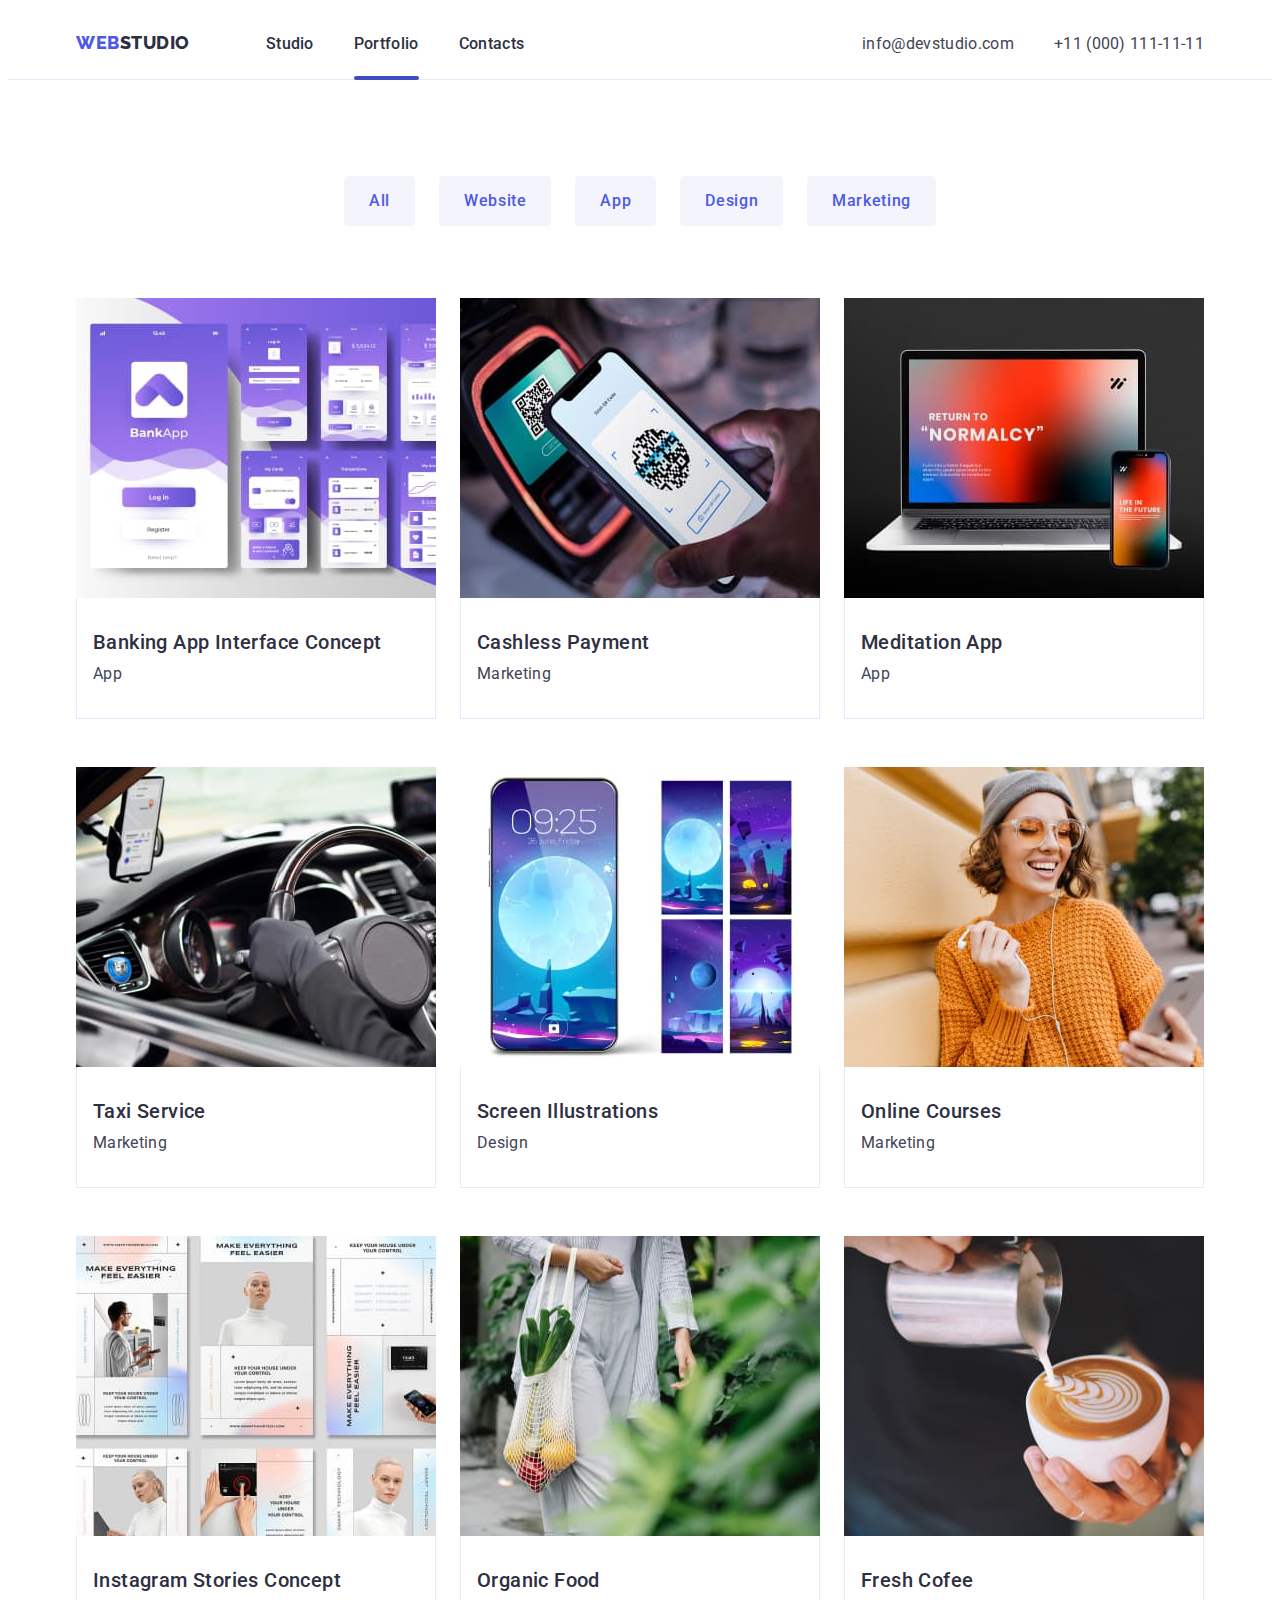
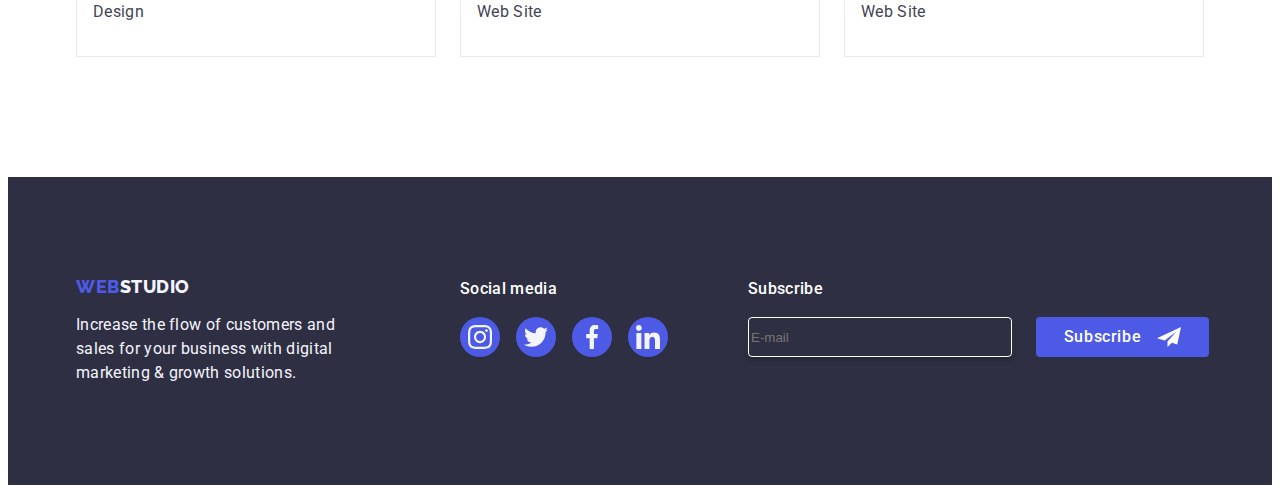
==== portfolio.html @ cc1133d9 "update 1.0" ====
<!DOCTYPE html>
<html lang="en">
  <head>
    <meta charset="UTF-8" />
    <meta name="viewport" content="width=device-width, initial-scale=1.0" />
    <link
      rel="stylesheet"
      href="https://cdnjs.cloudflare.com/ajax/libs/modern-normalize/2.0.0/modern-normalize.css"
      integrity="sha512-gA2Bvu0/hw4oj0Lp8ZHjK+o3S4BE5m8d/wNVy6ktKLhHKPpWLQwv9ixzuWirWOakoJqlBdePq2NhoCaUOQ5npQ=="
      crossorigin="anonymous"
      referrerpolicy="no-referrer"
    />
    <link
      rel="stylesheet"
      href="node_modules/modern-normalize/modern-normalize.css"
    />
    <link rel="stylesheet" href="./css/styles.css" />
    <link rel="preconnect" href="https://fonts.googleapis.com" />
    <link rel="preconnect" href="https://fonts.gstatic.com" crossorigin />
    <link
      href="https://fonts.googleapis.com/css2?family=Raleway:wght@800&family=Roboto:wght@400;500;700;900&display=swap"
      rel="stylesheet"
    />
    <title>Document</title>
  </head>
  <body>
    <header class="top-header">
      <div class="container header-container">
        <nav class="part-navlinks">
          <a class="logo" href="./index.html"
            >WEB<span class="logo-part">STUDIO</span></a
          >
          <ul class="nav-menu">
            <li class="navlinks-items-list">
              <a class="navlinks" href="./index.html">Studio</a>
            </li>
            <li class="navlinks-items-list">
              <a class="navlinks portfolio-class" href="./portfolio.html"
                >Portfolio</a
              >
            </li>
            <li class="navlinks-items-list">
              <a class="navlinks" href="#">Contacts</a>
            </li>
          </ul>
        </nav>
        <address class="part-contact-links">
          <ul class="contacts-list">
            <li>
              <a class="contacts" href="mailto:info@devstudio.com"
                >info@devstudio.com</a
              >
            </li>
            <li>
              <a class="contacts" href="tel:+11(000)111-11-11"
                >+11 (000) 111-11-11</a
              >
            </li>
          </ul>
        </address>
      </div>
    </header>
    <main>
      <section class="card-section">
        <div class="container">
          <h1 class="visually-hidden">Portfolio</h1>
          <ul class="button-list">
            <li>
              <button type="button" class="filtr">All</button>
            </li>
            <li>
              <button type="button" class="filtr">Website</button>
            </li>
            <li>
              <button type="button" class="filtr">App</button>
            </li>
            <li>
              <button type="button" class="filtr">Design</button>
            </li>
            <li>
              <button type="button" class="filtr">Marketing</button>
            </li>
          </ul>
          <ul class="main-links-list">
            <li class="main-links-item">
              <a class="main-links" href="#">
                <div class="slider">
                  <img
                    src="./images/banking_app.jpg"
                    alt="Banking Application"
                    width="360"
                    height="300"
                  />
                  <div class="overlay">
                    <p class="layout">
                      14 Stylish and User-Friendly App Design Concepts · Task
                      Manager App · Calorie Tracker App · Exotic Fruit Ecommerce
                      App · Cloud Storage App
                    </p>
                  </div>
                </div>
                <div class="description-down">
                  <h3 class="third-heading">Banking App Interface Concept</h3>
                  <p class="paragrafs">App</p>
                </div>
              </a>
            </li>
            <li class="main-links-item">
              <a class="main-links" href="#">
                <div class="slider">
                  <img
                    src="./images/cashless_payment.jpg"
                    alt="Cashless Payment"
                    width="360"
                    height="300"
                  />
                  <div class="overlay">
                    <p class="layout">
                      14 Stylish and User-Friendly App Design Concepts · Task
                      Manager App · Calorie Tracker App · Exotic Fruit Ecommerce
                      App · Cloud Storage App
                    </p>
                  </div>
                </div>
                <div class="description-down">
                  <h3 class="third-heading">Cashless Payment</h3>
                  <p class="paragrafs">Marketing</p>
                </div>
              </a>
            </li>
            <li class="main-links-item">
              <a class="main-links" href="#">
                <div class="slider">
                  <img
                    src="./images/meditation_app.jpg"
                    alt="Application for Meditation"
                    width="360"
                    height="300"
                  />
                  <div class="overlay">
                    <p class="layout">
                      14 Stylish and User-Friendly App Design Concepts · Task
                      Manager App · Calorie Tracker App · Exotic Fruit Ecommerce
                      App · Cloud Storage App
                    </p>
                  </div>
                </div>
                <div class="description-down">
                  <h3 class="third-heading">Meditation App</h3>
                  <p class="paragrafs">App</p>
                </div></a
              >
            </li>
            <li class="main-links-item">
              <a class="main-links" href="#">
                <div class="slider">
                  <img
                    src="./images/taxi_service.jpg"
                    alt="Taxi Service"
                    width="360"
                    height="300"
                  />
                  <div class="overlay">
                    <p class="layout">
                      14 Stylish and User-Friendly App Design Concepts · Task
                      Manager App · Calorie Tracker App · Exotic Fruit Ecommerce
                      App · Cloud Storage App
                    </p>
                  </div>
                </div>
                <div class="description-down">
                  <h3 class="third-heading">Taxi Service</h3>
                  <p class="paragrafs">Marketing</p>
                </div></a
              >
            </li>
            <li class="main-links-item">
              <a class="main-links" href="#">
                <div class="slider">
                  <img
                    src="./images/screen_illustrations.jpg"
                    alt="Screen
                  Illustrations"
                    width="360"
                    height="300"
                  />
                  <div class="overlay">
                    <p class="layout">
                      14 Stylish and User-Friendly App Design Concepts · Task
                      Manager App · Calorie Tracker App · Exotic Fruit Ecommerce
                      App · Cloud Storage App
                    </p>
                  </div>
                </div>
                <div class="description-down">
                  <h3 class="third-heading">Screen Illustrations</h3>
                  <p class="paragrafs">Design</p>
                </div></a
              >
            </li>
            <li class="main-links-item">
              <a class="main-links" href="#"
                ><div class="slider">
                  <img
                    src="./images/online_courses.jpg"
                    alt="Online Courses"
                    width="360"
                    height="300"
                  />
                  <div class="overlay">
                    <p class="layout">
                      14 Stylish and User-Friendly App Design Concepts · Task
                      Manager App · Calorie Tracker App · Exotic Fruit Ecommerce
                      App · Cloud Storage App
                    </p>
                  </div>
                </div>
                <div class="description-down">
                  <h3 class="third-heading">Online Courses</h3>
                  <p class="paragrafs">Marketing</p>
                </div></a
              >
            </li>
            <li class="main-links-item">
              <a class="main-links" href="#">
                <div class="slider">
                  <img
                    src="./images/instagram_stories.jpg"
                    alt="Instagram
                  Stories"
                    width="360"
                    height="300"
                  />
                  <div class="overlay">
                    <p class="layout">
                      14 Stylish and User-Friendly App Design Concepts · Task
                      Manager App · Calorie Tracker App · Exotic Fruit Ecommerce
                      App · Cloud Storage App
                    </p>
                  </div>
                </div>
                <div class="description-down">
                  <h3 class="third-heading">Instagram Stories Concept</h3>
                  <p class="paragrafs">Design</p>
                </div></a
              >
            </li>
            <li class="main-links-item">
              <a class="main-links" href="#">
                <div class="slider">
                  <img
                    src="./images/organic_food.jpg"
                    alt="Organic Food"
                    width="360"
                    height="300"
                  />
                  <div class="overlay">
                    <p class="layout">
                      14 Stylish and User-Friendly App Design Concepts · Task
                      Manager App · Calorie Tracker App · Exotic Fruit Ecommerce
                      App · Cloud Storage App
                    </p>
                  </div>
                </div>
                <div class="description-down">
                  <h3 class="third-heading">Organic Food</h3>
                  <p class="paragrafs">Web Site</p>
                </div></a
              >
            </li>
            <li class="main-links-item">
              <a class="main-links" href="#">
                <div class="slider">
                  <img
                    src="./images/fresh_cofee.jpg"
                    alt="Morning Fresh Cofee"
                    width="360"
                    height="300"
                  />
                  <div class="overlay">
                    <p class="layout">
                      14 Stylish and User-Friendly App Design Concepts · Task
                      Manager App · Calorie Tracker App · Exotic Fruit Ecommerce
                      App · Cloud Storage App
                    </p>
                  </div>
                </div>
                <div class="description-down">
                  <h3 class="third-heading">Fresh Cofee</h3>
                  <p class="paragrafs">Web Site</p>
                </div></a
              >
            </li>
          </ul>
        </div>
      </section>
    </main>
    <footer class="down">
      <div class="container footer-container">
        <div>
          <a class="logo down-logo" href="./index.html"
            >WEB<span class="logo-down">STUDIO</span></a
          >
          <p class="credo">
            Increase the flow of customers and sales for your business with
            digital marketing & growth solutions.
          </p>
        </div>
        <div class="footer-div">
          <p class="social">Social media</p>
          <div class="footer-icon">
            <a href="#" class="sm-links">
              <svg class="team-description" width="24" height="24">
                <use href="./images/icons.svg#icon-Instagram"></use></svg
            ></a>
            <a href="#" class="sm-links">
              <svg class="team-description" width="24" height="24">
                <use href="./images/icons.svg#icon-Twitter"></use></svg
            ></a>
            <a href="#" class="sm-links">
              <svg class="team-description" width="24" height="24">
                <use href="./images/icons.svg#icon-Facebook"></use></svg
            ></a>
            <a href="#" class="sm-links">
              <svg class="team-description" width="24" height="24">
                <use href="./images/icons.svg#icon-Linkedin"></use></svg
            ></a>
          </div>
        </div>
        <form class="newsletter">
          <label for="user-email">Subscribe</label>
          <input
            type="email"
            class="footer-input"
            id="user-email"
            name="email"
            placeholder="E-mail"
          />
          <button class="subscribe-button" type="submit">
            <span>Subscribe</span>
            <svg class="input-svg" width="24px" height="24px">
              <use href="./images/icons.svg#icon-tframe"></use>
            </svg>
          </button>
        </form>
      </div>
    </footer>
    <script src="./js/modal.js"></script>
  </body>
</html>
---- css/styles.css ----
* {
  box-sizing: border-box;
}

:root {
  --iris: #4d5ae5;
  --cloud: #f4f4fd;
  --cornflover: #e7e9fc;
  --ocean: #404bbf;
  --slate: #434455;
  --navyblue: #2e2f42;
  --white: #fff;
  --lightslate: #8e8f99;
  --green: #31d0aa;
  --navyblue-modal: #2e2f4266;
  --dairy: #fcfcfc;
  --black: #000;
  --navybluemodal: rgba(46, 47, 66, 0.4);

  --tr-duration: 250ms;
  --tr-timing-function: cubic-bezier(0.4, 0, 0.2, 1);
  --tr: var(--tr-duration, var(--tr-timing-function));
}
body {
  font-family: Roboto, sans-serif;
  color: var(--navyblue, #2e2f42);
  font-weight: 400;
}
h1,
h2,
h3,
h4,
h5,
h6,
p {
  margin: 0;
}
.container {
  width: 1158px;
  margin: 0 auto;
  padding: 0 15px;
}
.section {
  padding-top: 120px;
  padding-bottom: 120px;
}
.card-section {
  padding: 96px 0px 120px 0px;
}
.credo {
  color: var(--cloud, #f4f4fd);
  font-size: 16px;
  line-height: 1.5;
  letter-spacing: 0.32px;
  background-color: var(--navyblue, #2e2f42);
  max-width: 264px;
}
.filtr {
  font-weight: 500;
  font-size: 16px;
  letter-spacing: 0.64px;
  line-height: 1.5;
  font-style: normal;
  color: var(--iris, #4d5ae5);
  text-align: center;
  background-color: var(--cloud, #f4f4fd);
  border-radius: 4px;
  border: 1px solid transparent;
  text-align: center;
  font-family: inherit;
  border-radius: 4px;
  padding: 12px 24px;
}
.filtr-list {
  margin-bottom: 72px;
}
.filtr-list:first-child {
  margin-left: 0px;
}
.filtr-list:last-child {
  margin-right: 0px;
}
.filtr:hover,
.filtr:focus {
  font-weight: 500;
  font-size: 16px;
  letter-spacing: 0.64px;
  line-height: 1.5;
  font-style: normal;
  color: var(--white, #fff);
  text-align: center;
  background-color: var(--ocean, #404bbf);
  border-radius: 4px;
  border: 1px solid transparent;
  text-align: center;
  box-shadow: 0px 4px 4px 0px rgba(0, 0, 0, 0.15);
  transition: var(--tr);
}
.contacts {
  font-size: 16px;
  font-style: normal;
  line-height: 1.5;
  letter-spacing: 0.32px;
  color: var(--slate, #434455);
  text-decoration: none;
  justify-content: space-between;
}
.contacts:hover,
.contacts:focus {
  color: var(--ocean, #404bbf);
  transition: var(--tr);
}
.logo {
  font-family: Raleway, sans-serif;
  font-weight: 800;
  text-decoration: none;
  font-style: normal;
  line-height: 1.116;
  letter-spacing: 0.54px;
  text-transform: uppercase;
  font-size: 18px;
  color: var(--iris, #4d5ae5);
  margin-left: 0px;
}
.logo:hover,
.logo:focus {
  color: var(--iris, #4d5ae5);
  transition: var(--tr);
}
.navlinks {
  font-size: 16px;
  font-style: normal;
  font-weight: 500;
  line-height: 1.5;
  letter-spacing: 0.32px;
  text-decoration: none;
  color: var(--navyblue, #2e2f42);
  padding-top: 24px;
  padding-bottom: 24px;
}
.navlinks:hover,
.navlinks:focus {
  color: var(--iris, #4d5ae5);
  transition: var(--tr);
}
.main-links {
  text-decoration: none;
}
.description,
.job-position,
.section1 {
  font-size: 16px;
  line-height: 1.5;
  letter-spacing: 0.32px;
  color: var(--slate, #434455);
}
.nav-menu {
  display: flex;
  gap: 40px;
  list-style-type: none;
}
.job-position {
  margin-top: 0px;
  margin-bottom: 0px;
  text-align: center;
}
.description {
  margin-top: 0px;
  margin-bottom: 0px;
}
.order {
  background-color: var(--iris, #4d5ae5);
  color: var(--white, #fff);
  font-family: Roboto;
  font-size: 16px;
  font-style: normal;
  font-weight: 500;
  line-height: 1.5;
  display: block;
  margin: 0 auto;
  text-align: center;
  letter-spacing: 0.64px;
  padding: 16px 32px;
  border: none;
  border-radius: 4px;
  box-shadow: 0px 4px 4px 0px rgba(0, 0, 0, 0.15);
  min-width: 169px;
  height: 56px;
}
.order:hover {
  background-color: var(--ocean, #404bbf);
  transition: var(--tr);
}
.third-heading {
  font-size: 20px;
  font-style: normal;
  font-weight: 500;
  line-height: 1.2;
  letter-spacing: 0.4px;
  /*hejka, w Figmie mamy headery nych kart wpisane jako Header 3 czy musimy to zmienić?*/
  color: var(--navyblue, #2e2f42);
  margin-bottom: 8px;
  padding-top: 0px;
  padding-bottom: 0px;
  margin-top: 0px;
}
.down-description > .third-heading {
  text-align: center;
}
.other-section {
  padding: 120px 0;
}
.second-heading {
  font-size: 36px;
  font-style: normal;
  font-weight: 700;
  line-height: 1.11;
  letter-spacing: 0.72px;
  text-align: center;
  text-transform: capitalize;
  margin-bottom: 72px;
}
.first-heading {
  color: var(--white, #fff);
  font-size: 56px;
  font-style: normal;
  font-weight: 700;
  line-height: 1.07;
  letter-spacing: 0.02em;
  max-width: 496px;
  text-align: center;
  margin: 0 auto;
  margin-bottom: 40px;
}
button {
  cursor: pointer;
}
.logo-part {
  color: var(--navyblue, #2e2f42);
}
.logo-down {
  color: var(--cloud, #f4f4fd);
}
.logo-part:hover,
.logo-part:focus,
.logo-down:hover,
.logo-down:focus {
  color: var(--iris, #4d5ae5);
  transition: var(--tr);
}
.first-section {
  background-color: var(--navyblue, #2e2f42);
  background-image: linear-gradient(#2e2f42b2 70%, #2e2f42b2),
    url('../images/dewelopers_workspace.jpg');
  max-width: 1440px;
  margin: auto;
  position: relative;
}
.second-section {
  background-color: var(--white, #fff);
  padding-top: 0;
}
.our-team {
  background-color: var(--cloud, #f4f4fd);
}
.down {
  background-color: var(--navyblue, #2e2f42);
  padding: 100px 0;
}
.paragrafs {
  color: var(--slate, #434455);
  font-family: inherit;
  font-size: 16px;
  font-style: normal;
  font-weight: inherit;
  line-height: 1.5;
  letter-spacing: 0.32px;
}
.top-header {
  height: 72px;
  border-bottom: 1px solid var(--cornflower, #e7e9fc);
  display: flex;
}
.top-header > .container {
  display: flex;
  align-items: center;
}
a {
  text-decoration: none;
}

ul {
  list-style: none;
  margin: 0;
  padding-left: 0;
  padding-inline-start: 0px;
}
.part-navlinks {
  display: flex;
  align-items: center;
  margin-left: 0;
  margin-right: auto;
}
.part-contact-links {
  display: flex;
  align-items: center;
}
.part-navlinks > .logo {
  margin-left: 0px;
  margin-right: 76px;
}
.navlinks-items-list {
  padding: 24px 0;
}
.navlinks-items-list:last-child {
  margin-right: 0px;
}

.contacts-list {
  display: flex;
  gap: 40px;
}

/*.button-container {
  display: flex;
  flex-wrap: wrap;
  flex-direction: column;
  align-items: center;
  justify-content: center;
  gap: 10px;
}*/

.description-item {
  max-width: 264px;
}
.block-description {
  flex-wrap: nowrap;
  display: flex;
  gap: 24px;
}
.description-item:first-child {
  flex-basis: calc((100%-72px) / 4);
}
.description-item:last-child {
  margin-right: 0px;
}
.images-section {
  display: flex;
  flex-wrap: nowrap;
  gap: 24px;
}

.images-section-item:last-child {
  margin-right: 0px;
}
.job-images-section {
  display: flex;
  flex-wrap: nowrap;
  gap: 24px;
}
.our-team > .second-heading {
  display: flex;
  justify-content: center;
}
.images-section2 {
  display: flex;
  flex-wrap: nowrap;
  row-gap: 24px;
  align-items: center;
  flex-direction: row;
}
.images-section-item2 {
  border-radius: 0px 0px 4px 4px;
  background: var(--white, #fff);
  box-shadow: 0px 2px 1px 0px rgba(46, 47, 66, 0.08),
    0px 1px 1px 0px rgba(46, 47, 66, 0.16),
    0px 1px 6px 0px rgba(46, 47, 66, 0.08);
}
.images-section-item2:first-child {
  margin-left: 0px;
}
.images-section-item2:last-child {
  margin-right: 0px;
}
.footer-container {
  display: flex;
  flex-direction: row;
  justify-content: flex-start;
}
.footer-container > .logo {
  gap: 17.5px;
}
.footer-container > .credo {
  max-width: 264px;
}
.visually-hidden:not(:focus):not(:active) {
  clip: rect(0 0 0 0);
  clip-path: inset(100%);
  height: 1px;
  overflow: hidden;
  position: absolute;
  white-space: nowrap;
  width: 1px;
}
/*ten visually-hidden nam polecał trener kijhank*/
/*.visually-hidden {
  position: absolute;
  width: 1px;
  height: 1px;
  margin: -1px;
  border: 0;
  padding: 0;
  podany panem visually hidden nie działa
}*/
.button-list {
  display: flex;
  align-items: center;
  justify-content: center;
  margin-bottom: 72px;
  gap: 24px;
}
.main-links-list {
  display: flex;
  flex-wrap: wrap;
  column-gap: 24px;
  row-gap: 48px;
}
.main-links-item:hover,
.main-links-item:focus {
  box-shadow: 0px 2px 1px 0px rgba(46, 47, 66, 0.08),
    0px 1px 1px 0px rgba(46, 47, 66, 0.16),
    0px 1px 6px 0px rgba(46, 47, 66, 0.08);
  transition: var(--tr);
}
.main-links-item:nth-child(1n + 3) {
  margin-left: 0px;
}
.main-links-item:first-child {
  width: calc((100% - 48px) / 3);
}
.down-description {
  padding: 32px 16px;
}
img {
  display: block;
  max-width: 100%;
  height: auto;
}
.first-section {
  padding: 188px 0px;
}
/*.footer-container > .logo {
  display: inline-block;
  margin-bottom: 16px;
}*/
.down-logo {
  display: inline-block;
  margin-bottom: 16px;
}

.description-down {
  padding: 32px 16px;
  border: 1px solid var(--cornflower, #e7e9fc);
  border-top: none;
  /*nie mogę użyć outline ponieważ musi być dolny i boczny border*/
}
.slider {
  position: relative;
  overflow: hidden;
}
.overlay {
  position: absolute;
  top: 0;
  left: 0;
  inset: 0;
  width: 100%;
  height: 100%;
  background-color: var(--ocean);
  color: var(--cloud);
  font-size: 16px;
  line-height: 1.5;
  letter-spacing: 0.32px;
  padding-inline: 32px;
  padding-top: 40px;
  translate: 0 100% 0;
}
.main-links-item:hover .overlay {
  translate: 0 0 0;
  transition: translate var(--tr);
}

.svg-icons {
  width: 264px;
  height: 112px;
  margin-bottom: 8px;
}
.team-description svg {
  width: 16px;
  height: 16px;
  flex-shrink: 0;
}
.svg-div {
  width: 232px;
  margin-inline: auto;
  display: flex;
  justify-content: space-between;
}
.customers-section {
  padding: 120px 0;
}
.customers-section > h2 {
  font-family: Roboto;
  font-size: 36px;
  font-style: normal;
  color: var(--navyblue, #2e2f42);
  text-align: center;
  font-weight: 700;
  line-height: 1.11;
  letter-spacing: 0.72px;
  text-transform: capitalize;
}
.customers-list {
  display: flex;
  align-items: center;
  justify-content: center;
  gap: 24px;
}
.customers-number {
  margin-top: 72px;
  border-radius: 4px;
  border: 1px solid var(--lightslate, #8e8f99);
}
.customers-number:hover,
.customers-number:focus {
  border: 1px solid var(--ocean, #404bbf);
  transition: var(--tr);
}

.clients {
  fill: var(--lightslate, #8e8f99);
}
.clients:hover,
.clients:focus {
  fill: var(--ocean, #404bbf);
  transition: var(--tr);
}

.social {
  color: var(--white, #fff);
  font-family: Roboto;
  font-size: 16px;
  font-style: normal;
  font-weight: 500;
  line-height: 1.5;
  letter-spacing: 0.32px;
  margin-bottom: 16px;
}
.footer-div {
  margin-left: 120px;
  gap: 16px;
}
.footer-div > .team-description {
  margin-top: 0;
}
.footer-icon {
  display: flex;
  flex-direction: row;
  gap: 16px;
}
.sm-links {
  margin-top: 8px;
  display: flex;
  justify-content: center;
  align-items: center;
  width: 40px;
  height: 40px;
  background-color: var(--iris, #4d5ae5);
  border: none;
  border-radius: 50%;
}
.sm-links:hover,
.sm-links:focus {
  background-color: var(--green, #31d0aa);
  transition: var(--tr);
}
.footer-icon > .sm-links {
  margin-top: 0px;
}
/*start*/
.is-hidden {
  clip: rect(0 0 0 0);
  clip-path: inset(100%);
  height: 1px;
  overflow: hidden;
  position: absolute;
  white-space: nowrap;
  width: 1px;
}
.studio-class {
  position: relative;
}
.studio-class::after {
  content: '';
  position: absolute;
  margin: auto;
  top: 66px;
  left: 0;
  width: 100%;
  background-color: var(--ocean);
  height: 4px;
  border-radius: 2px;
}
.portfolio-class {
  position: relative;
}
.portfolio-class::after {
  content: '';
  position: absolute;
  top: 66px;
  left: 0;
  margin: auto;
  width: 100%;
  background-color: var(--ocean);
  height: 4px;
  border-radius: 2px;
}
.backdrop {
  position: fixed;
  inset: 0;
  opacity: 1;
  background-color: rgba(46, 47, 66, 0.4);
  width: 100%;
  height: 100%;
  pointer-events: all;
  visibility: visible;
}
.modal-body {
  position: relative;
  top: 80px;
  margin-inline: auto;
  /*transform: translate(140%, 0%);*/
  background-color: var(--dairy, #fcfcfc);
  width: 408px;
  height: 584px;
  flex-shrink: 0;
  border-radius: 4px;
  transition: scale var(--tr);
}
.close-modal {
  position: absolute;
  display: flex;
  align-items: center;
  border: 1px solid var(--slate);
  top: 24px;
  right: 24px;
  width: 24px;
  height: 24px;
  border-radius: 50%;
  cursor: pointer;
}
.close-modal:hover,
.close-modal:focus {
  background-color: var(--ocean);
  transition: var(--tr);
  fill: var(--dairy);
}
.close {
  width: 12px;
  height: 12px;
}
/*.close:hover,
.close:focus {
  fill: var(--dairy);
}*/
.is-hidden {
  pointer-events: none;
  visibility: hidden;
  opacity: 0;
}
.is-hidden .modal-body {
  scale: 0;
}
.newsletter > label {
  color: var(--white, #fff);
  font-family: Roboto, sans-serif;
  font-size: 16px;
  font-style: normal;
  font-weight: 500;
  line-height: 1.5;
  letter-spacing: 0.32px;
  margin-bottom: 16px;
}
.newsletter {
  display: flex;
  flex-direction: column;
  margin-left: 80px;
  position: relative;
}
.footer-input {
  width: 264px;
  height: 40px;
  flex-shrink: 0;
  background: var(--navyblue, #2e2f42);
  border: 1px solid var(--white, #fff);
  box-shadow: 0px 4px 4px 0px rgba(0, 0, 0, 0.15);
  border-radius: 4px;
}
.subscribe-button {
  position: absolute;
  left: 288px;
  transform: translateY(100%);
  display: flex;
  justify-content: center;
  align-items: center;
  gap: 16px;
  padding: 8px 24px;
  width: 173px;
  height: 40px;
  background-color: var(--iris);
  border-radius: 4px;
  border: none;
  color: var(--white, #fff);
  text-align: center;
  font-family: Roboto;
  font-size: 16px;
  font-style: normal;
  font-weight: 500;
  line-height: 1.5;
  letter-spacing: 0.64px;
}
.input-svg {
  fill: var(--white);
}
.modal-header {
  position: absolute;
  top: 72px;
  left: 24px;
  width: 360px;
  color: var(--navyblue, #2e2f42);
  text-align: center;
  font-family: Roboto, sans-serif;
  font-size: 16px;
  font-style: normal;
  font-weight: 500;
  line-height: 1.5;
  letter-spacing: 0.32px;
}
.modal-form {
  display: flex;
  flex-direction: column;
  align-items: center;
  justify-content: center;
  position: absolute;
  top: 112px;
  left: 24px;
}
.set-1,
.set-2,
.set-3,
.set-4,
.set-5 {
  padding-inline-start: 0;
  padding-inline-end: 0;
  margin-inline-start: 0;
  margin-inline-end: 0;
  border: none;
  margin-right: 24px;
  padding-block: 0;
}
.set-2,
.set-3,
.set-4,
.set-5 {
  margin-top: 8px;
}
.username-div {
  display: flex;
  align-items: center;
  height: 40px;
  width: 360px;
  border: none;
  outline: none;
  border-radius: 4px;
}
.username-input {
  width: 100%;
  height: 100%;
  position: relative;
  padding-left: 34px;
  border: 1px solid var(--navyblue-modal);
  outline: none;
  border-radius: 4px;
}
.username {
  color: var(--lightslate, #8e8f99);
  font-family: Roboto;
  font-size: 12px;
  font-style: normal;
  font-weight: 400;
  line-height: 1.14;
  letter-spacing: 0.48px;
  margin-bottom: 4px;
}

.person {
  position: absolute;
  z-index: 1;
  margin-left: 16px;
  fill: var(--navyblue);
}
.username-div:focus-within .person {
  fill: var(--iris);
  transition: var(--tr);
}
/*.username-icon:focus-within .username-input {
  border-color: var(--iris);
}*/
.username-input:focus-within {
  border-color: var(--iris);
  transition: var(--tr);
}
.userphone {
  color: var(--lightslate, #8e8f99);
  font-family: Roboto;
  font-size: 12px;
  font-style: normal;
  font-weight: 400;
  line-height: 1.16;
  letter-spacing: 0.48px;
}
.userphone-div {
  display: flex;
  align-items: center;
  height: 40px;
  width: 360px;
  border: none;
  outline: none;
  border-radius: 4px;
}
.userphone-input {
  width: 100%;
  height: 100%;
  position: relative;
  border: 1px solid var(--navyblue-modal);
  outline: none;
  border-radius: 4px;
  padding-left: 34px;
}
.phone {
  position: absolute;
  z-index: 1;
  margin-left: 16px;
  fill: var(--navyblue);
}
.userphone-div:focus-within .phone {
  fill: var(--iris);
  transition: var(--tr);
}
.userphone-div:focus-within .userphone-input {
  border: 1px solid var(--iris);
  transition: var(--tr);
}
.user-email {
  color: var(--lightslate, #8e8f99);
  font-family: Roboto;
  font-size: 12px;
  font-style: normal;
  font-weight: 400;
  line-height: 1.16;
  letter-spacing: 0.48px;
}
.usermail-div {
  display: flex;
  align-items: center;
  height: 40px;
  width: 360px;
  border: none;
  outline: none;
  border-radius: 4px;
}
.email {
  position: absolute;
  z-index: 1;
  margin-left: 16px;
  fill: var(--navyblue);
}
.usermail-input {
  width: 100%;
  height: 100%;
  outline: none;
  border-radius: 4px;
  padding-left: 34px;
  position: relative;
  border: 1px solid var(--navyblue-modal);
}
.usermail-div:focus-within .usermail-input {
  border: 1px solid var(--iris);
  transition: var(--tr);
}
.usermail-div:focus-within .email {
  fill: var(--iris);
  transition: var(--tr);
}
.usercomment {
  color: var(--lightslate, #8e8f99);
  font-family: Roboto;
  font-size: 12px;
  font-style: normal;
  font-weight: 400;
  line-height: 1.16;
  letter-spacing: 0.48px;
  margin-left: 0;
}
.usertext {
  height: 120px;
  width: 360px;
  resize: none;
  border: 1px solid var(--navyblue-modal);
  border-radius: 4px;
  outline: none;
  padding-inline: 16px;
  padding-block: 8px;
}
/*.usertext:placeholder-shown {
  padding-left: 16px;
}*/
.usertext:focus-within {
  border: 1px solid var(--iris);
  transition: var(--tr);
}
.set-5 {
  width: 360px;
  outline: none;
  border: none;
}
.tc-input {
  appearance: none;
  width: 16px;
  height: 16px;
}
.checkbox-svg {
  width: 16px;
  height: 16px;
  fill: var(--white);
  border: 1px solid var(--lightslate);
  border-radius: 2px;
  position: absolute;
  top: 0;
  left: 0;
}
.checkbox-label {
  position: relative;
  color: var(--lightslate, #8e8f99);
  font-family: Roboto;
  font-size: 12px;
  font-style: normal;
  font-weight: 400;
  line-height: 1.16;
  letter-spacing: 0.48px;
  display: flex;
  align-items: center;
  gap: 8px;
  cursor: pointer;
}
.label-link {
  color: var(--iris, #4d5ae5);
  font-family: Roboto;
  font-size: 12px;
  font-style: normal;
  font-weight: 400;
  line-height: 16px;
  letter-spacing: 0.48px;
  text-decoration-line: underline;
}
.tc-input:checked + .checkbox-svg {
  fill: var(--ocean);
  transition: var(--tr);
}
.send-button {
  margin-block: 24px;
  margin-inline: 96px;
  color: var(--white, #fff);
  text-align: center;
  font-family: Roboto;
  font-size: 16px;
  font-style: normal;
  font-weight: 500;
  line-height: 1.5;
  letter-spacing: 0.64px;
  width: 169px;
  border-radius: 4px;
  border: 1px solid transparent;
  height: 56px;
  background-color: var(--iris);
  padding: 16px 32px;
  box-shadow: 0px 4px 4px 0px rgba(0, 0, 0, 0.15);
}
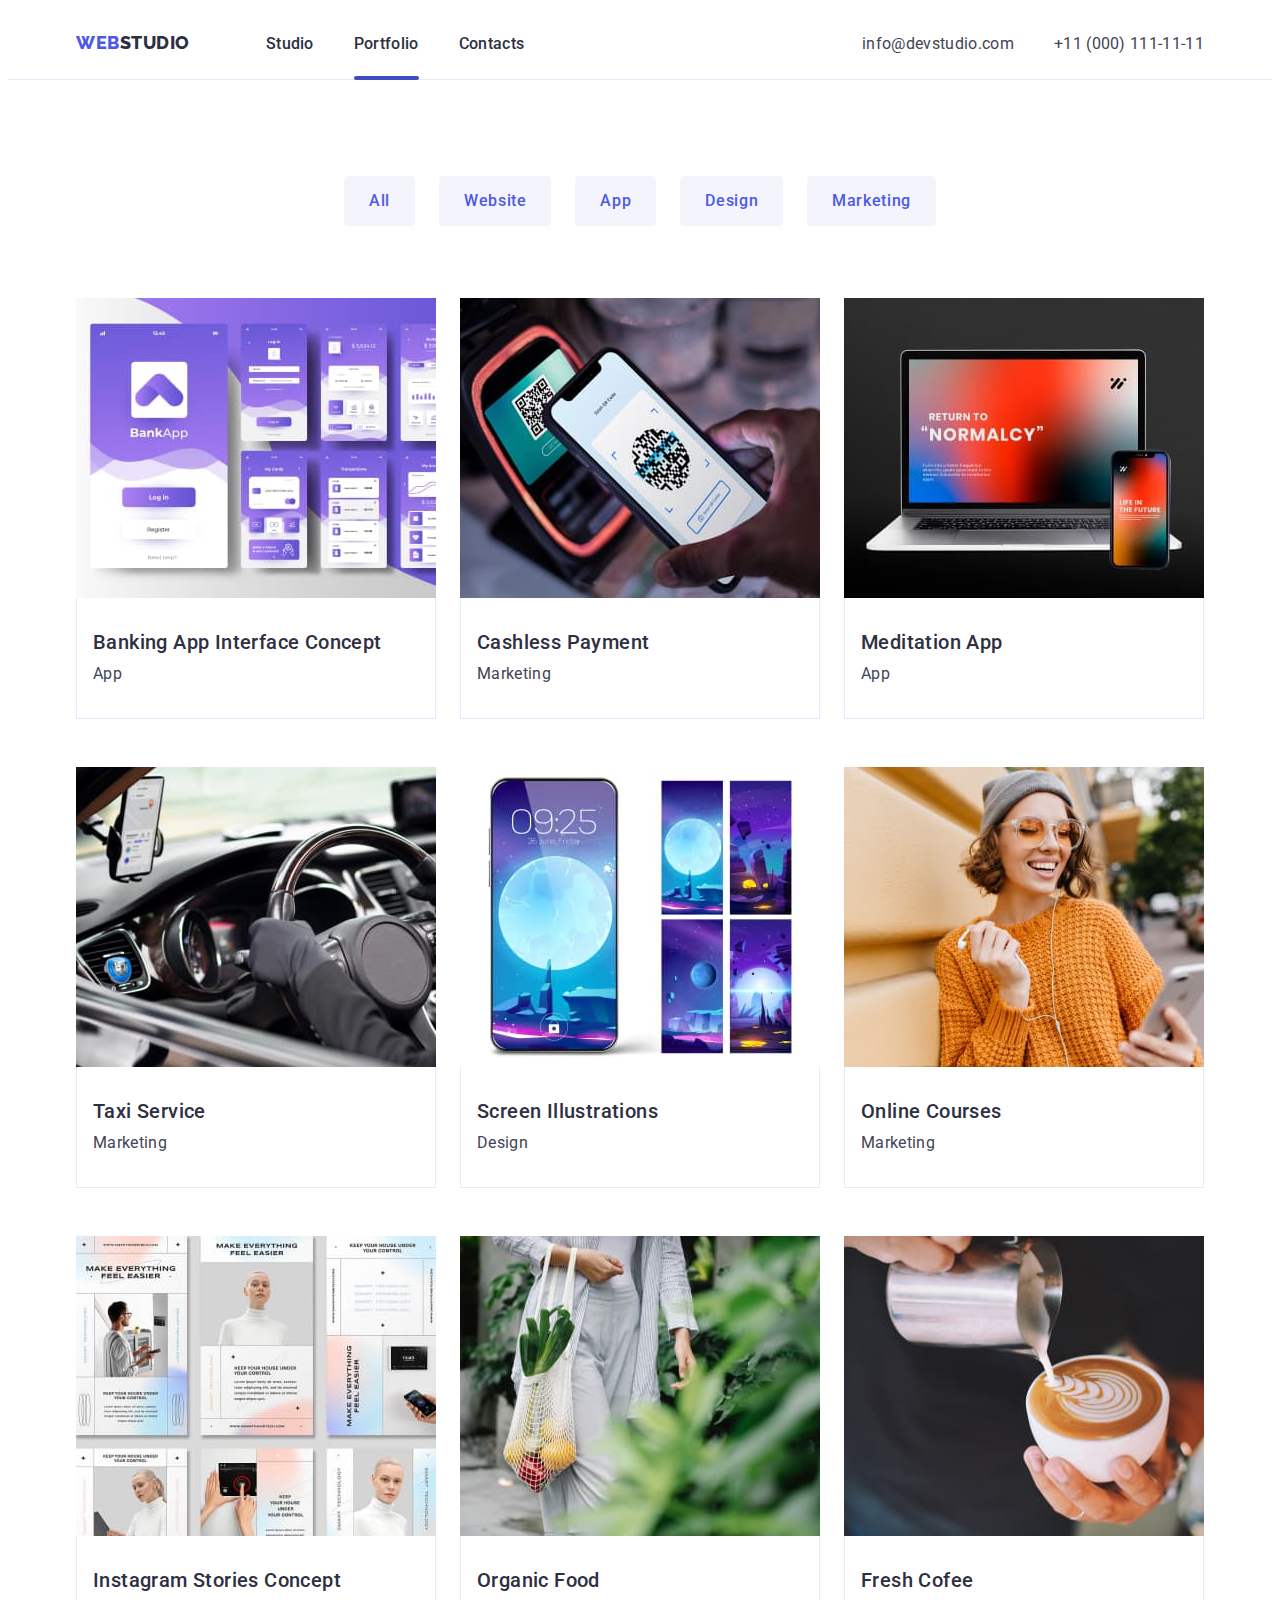
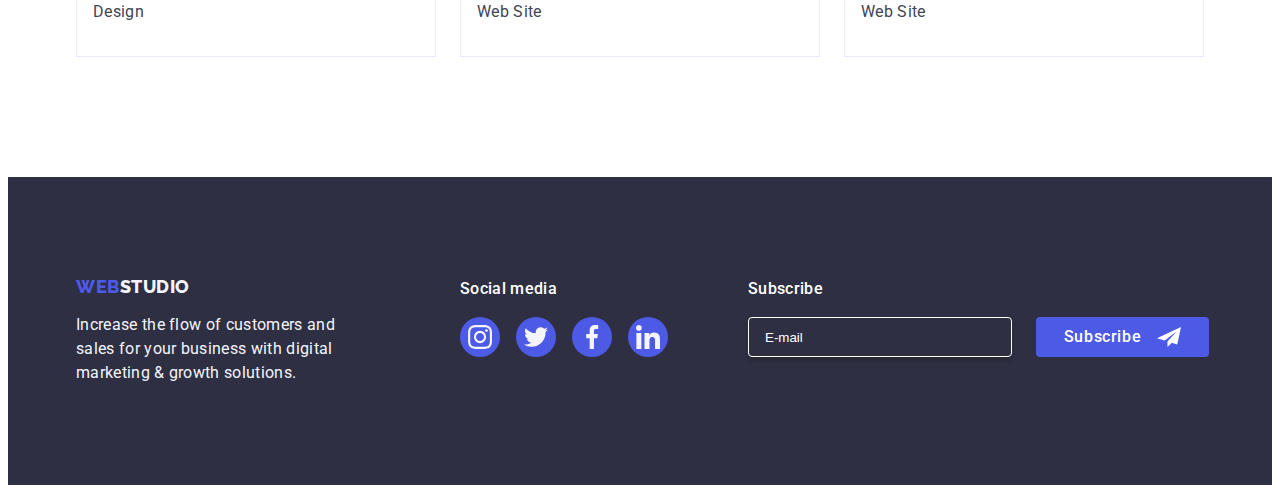
==== commit 6cb7af71: "Updates 3.0" ====
--- a/portfolio.html
+++ b/portfolio.html
@@ -335,6 +335,7 @@
             id="user-email"
             name="email"
             placeholder="E-mail"
+            required
           />
           <button class="subscribe-button" type="submit">
             <span>Subscribe</span>
--- a/css/styles.css
+++ b/css/styles.css
@@ -701,9 +701,18 @@
   height: 40px;
   flex-shrink: 0;
   background: var(--navyblue, #2e2f42);
-  border: 1px solid var(--white, #fff);
+  border: 1px solid var(--white);
+  color: var(--white);
   box-shadow: 0px 4px 4px 0px rgba(0, 0, 0, 0.15);
   border-radius: 4px;
+  outline: none;
+  padding-left: 16px;
+}
+.footer-input::placeholder {
+  color: var(--white);
+}
+.footer-input:focus-within {
+  border: 1px solid var(--iris);
 }
 .subscribe-button {
   position: absolute;
